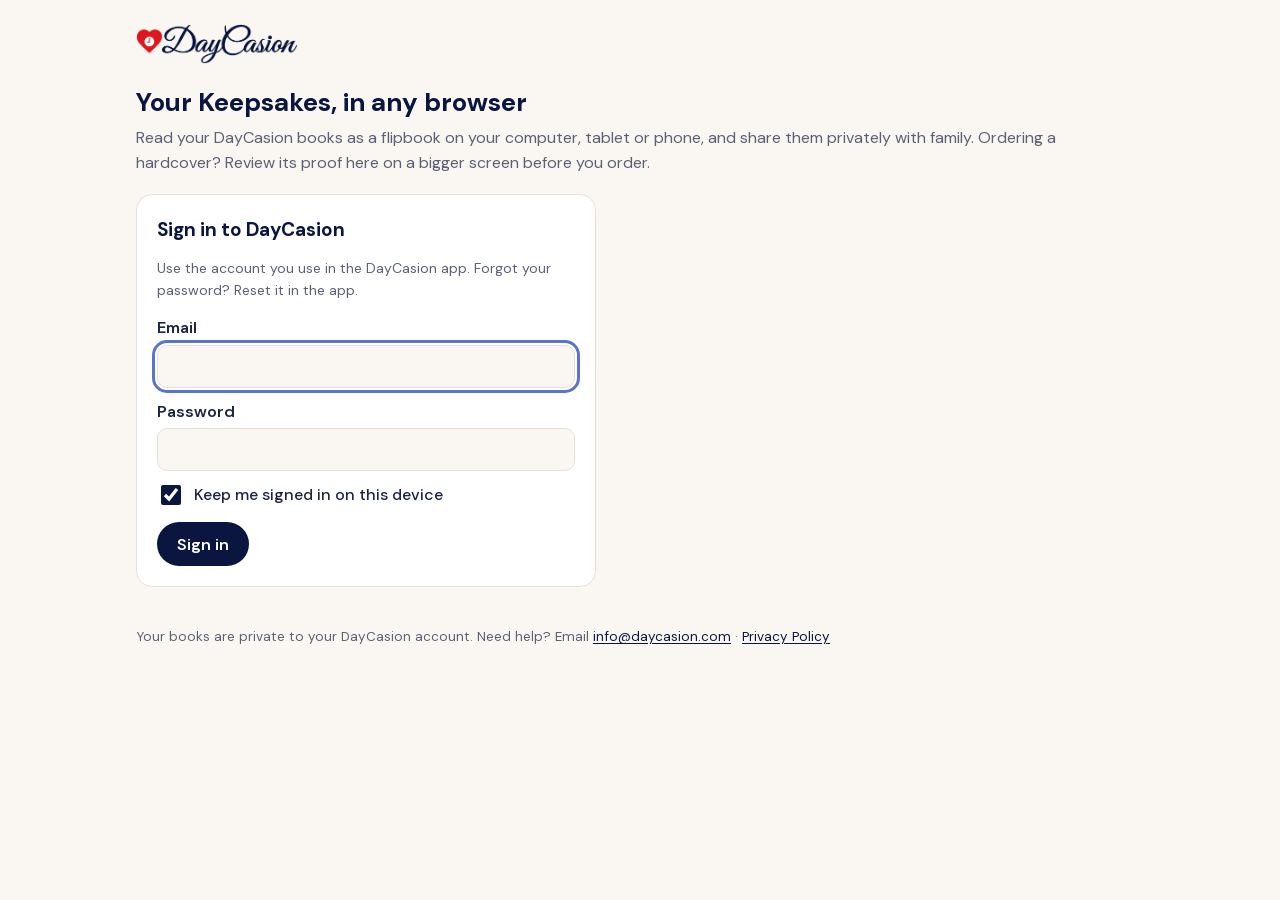
==== index.html @ b4dc2fde "Hardcover proofs: Request a Change redesign (book page, viewer, Your Requested Changes, Submit My Ch" ====
<!doctype html>
<html lang="en" class="dc-guard">
<head>
<meta charset="utf-8">
<meta name="viewport" content="width=device-width, initial-scale=1, viewport-fit=cover">
<meta name="referrer" content="no-referrer">
<meta name="robots" content="noindex, nofollow, noarchive">
<meta name="theme-color" content="#faf7f2" media="(prefers-color-scheme: light)">
<meta name="theme-color" content="#0a1640" media="(prefers-color-scheme: dark)">
<meta http-equiv="Content-Security-Policy" content="default-src 'none'; script-src 'self'; style-src 'self'; connect-src https://zwitjkrmzkvrektahuml.supabase.co; img-src 'self' https://zwitjkrmzkvrektahuml.supabase.co data:; font-src 'self'; base-uri 'none'; form-action 'none'">
<title>My Keepsakes · DayCasion</title>
<link rel="icon" type="image/png" href="images/favicon.png">
<link rel="apple-touch-icon" href="images/favicon.png">
<link rel="stylesheet" href="css/books.css?v=8751c7181c">
</head>
<body>
<div id="app" aria-live="polite"><div class="center"><div class="spinner" role="status" aria-label="Loading"></div></div></div>
<noscript><div class="wrap"><p>This page needs JavaScript to sign in and open your books.</p></div></noscript>
<script src="js/config.js?v=8751c7181c"></script>
<script src="js/flipbook.js?v=8751c7181c"></script>
<script src="js/common.js?v=8751c7181c"></script>
<script src="js/corrections.js?v=8751c7181c"></script>
<script src="js/owner.js?v=8751c7181c"></script>
</body>
</html>
---- css/books.css ----
/* DayCasion Keepsakes on the web (books.daycasion.com): the flipbook reader, the owner's library and sharing.
   DayCasion branding as import.daycasion.com: navy #0A1640, warm cream, DM Sans (self-hosted, SIL OFL). The reader's
   desk and paper colours are the app reader's (#E9E5DE / #15171C desk, #FBF8F3 paper). WCAG AA text contrast. */
@font-face { font-family: "DM Sans"; font-style: normal; font-weight: 400 700; font-display: swap;
  src: url(../fonts/dmsans-latin.woff2) format("woff2");
  unicode-range: U+0000-00FF, U+0131, U+0152-0153, U+02BB-02BC, U+02C6, U+02DA, U+02DC, U+0304, U+0308, U+0329, U+2000-206F, U+20AC, U+2122, U+2191, U+2193, U+2212, U+2215, U+FEFF, U+FFFD; }
@font-face { font-family: "DM Sans"; font-style: normal; font-weight: 400 700; font-display: swap;
  src: url(../fonts/dmsans-latin-ext.woff2) format("woff2");
  unicode-range: U+0100-02BA, U+02BD-02C5, U+02C7-02CC, U+02CE-02D7, U+02DD-02FF, U+0304, U+0308, U+0329, U+1D00-1DBF, U+1E00-1E9F, U+1EF2-1EFF, U+2020, U+20A0-20AB, U+20AD-20C4, U+2113, U+2C60-2C7F, U+A720-A7FF; }
html.dc-guard { display: none !important; } /* shown only as the top window (frame guard in the scripts) */
:root { --bg:#faf7f2; --card:#ffffff; --text:#1b2440; --heading:#0a1640; --muted:#5b6075; --line:#e6e1d8; --accent:#0a1640;
  --accent-text:#ffffff; --accent-hover:#1d2c66; --link:#0a1640; --err:#a94c4c; --ok:#3e6b47; --note:#eef1f8; --note-line:#c8d0e6;
  --focus:#5a73cf; --desk:#e9e5de; --bar:#ffffff; --bar-line:#e6e1d8; --icon:#1b2440; --icon-off:#b9b4ab; --paper:#fbf8f3;
  --chip:#eef1f8; --chip-text:#1d2c66; --danger:#a94c4c; color-scheme: light; }
@media (prefers-color-scheme: dark) { :root { --bg:#0a1640; --card:#12204f; --text:#eef0f7; --heading:#ffffff; --muted:#aeb6d0;
  --line:#2a3a73; --accent:#f4f1ea; --accent-text:#0a1640; --accent-hover:#ffffff; --link:#c7d2f5; --err:#f19a94; --ok:#93d3a0;
  --note:#15255c; --note-line:#33468a; --focus:#8fa6f0; --desk:#15171c; --bar:#1c1f27; --bar-line:#2b2f3a; --icon:#eef0f7;
  --icon-off:#5a6072; --chip:#1e2e6a; --chip-text:#dfe6fb; --danger:#f19a94; color-scheme: dark; } }
* { box-sizing: border-box; }
html, body { margin: 0; height: 100%; }
body { background: var(--bg); color: var(--text); -webkit-text-size-adjust: 100%;
  font: 16px/1.55 "DM Sans", -apple-system, BlinkMacSystemFont, "Segoe UI", Roboto, Helvetica, Arial, sans-serif; }
button, input, select { font-family: inherit; }
a { color: var(--link); text-underline-offset: 2px; }
:focus-visible { outline: 3px solid var(--focus); outline-offset: 2px; }
[hidden] { display: none !important; }
.fb-sr { position: absolute; width: 1px; height: 1px; margin: -1px; overflow: hidden; clip: rect(0 0 0 0); white-space: nowrap; }

/* ------------------------------------------------------------------ reader */
body.reading { overflow: hidden; overscroll-behavior: none; background: var(--desk); }
.fb { position: fixed; inset: 0; display: grid; grid-template-rows: auto 1fr auto; grid-template-columns: minmax(0, 1fr); background: var(--desk);
  padding: env(safe-area-inset-top) env(safe-area-inset-right) env(safe-area-inset-bottom) env(safe-area-inset-left);
  -webkit-user-select: none; user-select: none; -webkit-tap-highlight-color: transparent; }
.fb-bar { display: flex; align-items: center; gap: 2px; min-width: 0; background: var(--bar); color: var(--text); z-index: 3;
  transition: opacity .2s ease; }
.fb-top { padding: 4px 6px; border-bottom: 1px solid var(--bar-line); min-height: 52px; }
.fb-bottom { padding: 2px 4px 6px; border-top: 1px solid var(--bar-line); }
.fb-titles { flex: 1; min-width: 0; padding: 0 6px; }
.fb-title { font-size: 16px; font-weight: 600; margin: 0; color: var(--heading); white-space: nowrap; overflow: hidden; text-overflow: ellipsis; line-height: 1.3; }
.fb-sub { margin: 0; font-size: 12.5px; color: var(--muted); white-space: nowrap; overflow: hidden; text-overflow: ellipsis; line-height: 1.3; }
.fb-icon { appearance: none; border: 0; background: transparent; color: var(--icon); width: 44px; height: 44px; border-radius: 22px;
  display: inline-grid; place-items: center; cursor: pointer; padding: 0; flex: none; }
.fb-icon svg { width: 24px; height: 24px; fill: currentColor; }
.fb-icon:hover:not(:disabled) { background: color-mix(in srgb, var(--icon) 9%, transparent); }
.fb-icon:disabled { color: var(--icon-off); cursor: default; }
.fb-bottom .fb-icon svg { width: 30px; height: 30px; }
.fb-busy { opacity: .5; }
.fb-pill { appearance: none; border: 1px solid var(--line); background: var(--card); color: var(--heading); border-radius: 20px; height: 36px;
  padding: 0 14px 0 10px; display: inline-flex; align-items: center; gap: 6px; font-size: 14px; font-weight: 600; cursor: pointer; margin: 0 4px; flex: none; }
.fb-pill svg { width: 18px; height: 18px; fill: currentColor; }
.fb-brand { display: inline-grid; place-items: center; width: 44px; height: 44px; flex: none; opacity: .9; }
.fb-brand img { width: 30px; height: 30px; }
.fb-mid { flex: 1; min-width: 0; display: flex; flex-direction: column; align-items: stretch; padding: 0 4px; }
.fb-label { text-align: center; font-size: 13px; color: var(--muted); font-weight: 500; }
.fb-slider { width: 100%; margin: 4px 0 2px; accent-color: var(--accent); height: 22px; }
.fb-stage { position: relative; overflow: hidden; touch-action: none; outline: none; cursor: default; }
.fb-stage:focus-visible { outline: 3px solid var(--focus); outline-offset: -3px; }
.fb-zoom { position: absolute; inset: 0; display: flex; align-items: center; justify-content: center; transform-origin: 0 0; }
.fb-zoomed .fb-stage { cursor: grab; }
.fb-book { position: relative; flex: none; }
.fb-row { display: flex; }
.fb-page { position: relative; background: var(--paper); overflow: hidden; flex: none; box-shadow: 0 3px 10px rgba(0,0,0,.18); }
.fb-page.fb-l { border-radius: 3px 0 0 3px; } .fb-page.fb-r { border-radius: 0 3px 3px 0; } .fb-page.fb-s { border-radius: 3px; }
.fb-page.fb-blank { background: transparent; box-shadow: none; }
.fb-leaf { position: absolute; top: 0; left: 0; z-index: 2; will-change: transform; backface-visibility: hidden; -webkit-backface-visibility: hidden; }
.fb-img { position: absolute; inset: 0; }
.fb-img img { width: 100%; height: 100%; object-fit: cover; display: block; -webkit-user-drag: none; pointer-events: none; }
.fb-loading::after { content: ""; position: absolute; left: 50%; top: 50%; width: 26px; height: 26px; margin: -13px; border-radius: 50%;
  border: 2.5px solid rgba(10,22,64,.18); border-top-color: rgba(10,22,64,.7); animation: fb-spin .9s linear infinite; }
@keyframes fb-spin { to { transform: rotate(360deg); } }
.fb-gutter { position: absolute; inset: 0; pointer-events: none; }
.fb-gl { background: linear-gradient(to right, rgba(0,0,0,.16), rgba(0,0,0,0) 7%); }
.fb-gr { background: linear-gradient(to left, rgba(0,0,0,.16), rgba(0,0,0,0) 7%); }
.fb-gl.fb-soft { background: linear-gradient(to right, rgba(0,0,0,.10), rgba(0,0,0,0) 7%); }
.fb-shade { position: absolute; inset: 0; background: #000; opacity: 0; pointer-events: none; }
.fb-leafshade { position: absolute; inset: 0; opacity: 0; pointer-events: none; }
.fb-problem { position: absolute; inset: 0; display: grid; place-content: center; text-align: center; color: rgba(0,0,0,.7); background: var(--paper); font-size: 14px; }
.fb-problem p { margin: 0 0 4px; }
.fb-link { appearance: none; border: 0; background: none; color: #0a1640; font-weight: 700; font-size: 15px; cursor: pointer; padding: 8px 10px; text-decoration: underline; text-underline-offset: 3px; }
.fb-toast { position: absolute; left: 50%; bottom: calc(84px + env(safe-area-inset-bottom)); transform: translate(-50%, 20px); opacity: 0; pointer-events: none;
  background: #1b2440; color: #fff; border-radius: 12px; padding: 10px 16px; font-size: 14px; display: flex; gap: 6px; align-items: center;
  max-width: min(92vw, 520px); transition: opacity .2s, transform .2s; z-index: 5; box-shadow: 0 6px 24px rgba(0,0,0,.25); }
.fb-toast.fb-show { opacity: 1; transform: translate(-50%, 0); pointer-events: auto; }
.fb-toast .fb-link { color: #c7d2f5; padding: 4px 6px; }
/* landscape phones: the pages get the full height; the bars float over them and hide (tap the middle to show) */
.fb-compact-mode { grid-template-rows: minmax(0, 1fr); }
.fb-compact-mode .fb-stage { grid-row: 1; grid-column: 1; }
.fb-compact-mode .fb-bar { position: absolute; left: env(safe-area-inset-left); right: env(safe-area-inset-right); }
.fb-compact-mode .fb-top { top: env(safe-area-inset-top); min-height: 44px; padding: 0 4px; }
.fb-compact-mode .fb-bottom { bottom: env(safe-area-inset-bottom); }
.fb-compact-mode .fb-toast { bottom: calc(70px + env(safe-area-inset-bottom)); }
.fb-hidden .fb-bar { opacity: 0; pointer-events: none; }
/* contents sheet */
.fb-sheet { border: 0; padding: 0; border-radius: 20px; width: min(520px, calc(100vw - 24px)); max-height: min(70vh, 640px); background: var(--card); color: var(--text);
  box-shadow: 0 18px 60px rgba(0,0,0,.35); }
.fb-sheet::backdrop { background: rgba(10,22,64,.45); }
.fb-sheet-head { display: flex; align-items: center; justify-content: space-between; padding: 10px 8px 4px 22px; position: sticky; top: 0; background: var(--card); }
.fb-sheet-head h2 { margin: 0; font-size: 20px; color: var(--heading); }
.fb-toc { list-style: none; margin: 0; padding: 0 0 12px; }
.fb-toc button { appearance: none; width: 100%; border: 0; background: none; color: var(--text); display: flex; justify-content: space-between; gap: 12px;
  padding: 12px 22px; font-size: 16px; text-align: left; cursor: pointer; }
.fb-toc button:hover { background: var(--note); }
.fb-toc .fb-here { font-weight: 700; background: var(--note); }
.fb-num { color: var(--muted); font-variant-numeric: tabular-nums; }
@media (max-width: 380px) { .fb-top .fb-icon, .fb-brand { width: 40px; height: 40px; } .fb-titles { padding: 0 2px; } }
@media (prefers-reduced-motion: reduce) { .fb-bar, .fb-toast { transition: none; } .fb-loading::after { animation: none; } }

/* ------------------------------------------------------------------ owner pages (sign in, library, sharing) */
.wrap { max-width: 1040px; margin: 0 auto; padding: calc(24px + env(safe-area-inset-top)) 16px 64px; }
.head { display: flex; align-items: center; justify-content: space-between; gap: 12px; flex-wrap: wrap; margin-bottom: 8px; }
.brandlogo { display: block; line-height: 0; }
.brandlogo img { height: 40px; width: auto; }
.who { color: var(--muted); font-size: 14px; display: flex; gap: 10px; align-items: center; flex-wrap: wrap; }
h1.page { font-size: 26px; margin: 18px 0 4px; color: var(--heading); }
.lede { margin: 0 0 18px; color: var(--muted); }
.card { background: var(--card); border: 1px solid var(--line); border-radius: 16px; padding: 20px; margin: 16px 0; }
.card.narrow { max-width: 460px; }
.card h2 { font-size: 19px; margin: 0 0 8px; color: var(--heading); }
.muted { color: var(--muted); } .small { font-size: 14px; } .err { color: var(--err); } .ok { color: var(--ok); }
label { display: block; font-weight: 600; margin: 12px 0 4px; }
label.check { display: flex; gap: 10px; align-items: flex-start; font-weight: 500; }
label.check input { width: 20px; height: 20px; margin-top: 2px; accent-color: var(--accent); flex: none; }
input[type=email], input[type=password], input[type=text], input[type=date], select { width: 100%; padding: 10px 12px; font-size: 16px; border-radius: 10px;
  border: 1px solid var(--line); background: var(--bg); color: var(--text); }
.btn { display: inline-flex; align-items: center; justify-content: center; gap: 6px; border: 0; border-radius: 24px; padding: 11px 20px; font-size: 16px;
  font-weight: 600; cursor: pointer; background: var(--accent); color: var(--accent-text); text-decoration: none; min-height: 44px; }
.btn:hover { background: var(--accent-hover); }
.btn.secondary { background: transparent; color: var(--link); border: 1px solid var(--line); }
.btn.secondary:hover { background: var(--note); }
.btn.danger { background: transparent; color: var(--danger); border: 1px solid var(--line); }
.btn.small { padding: 7px 14px; font-size: 14px; min-height: 36px; }
.btn:disabled { opacity: .55; cursor: default; }
.btn svg { width: 18px; height: 18px; fill: currentColor; }
.textlink { appearance: none; background: none; border: 0; color: var(--link); text-decoration: underline; text-underline-offset: 3px; cursor: pointer; font-size: 15px; padding: 6px 2px; }
.actions { display: flex; gap: 10px; flex-wrap: wrap; align-items: center; margin-top: 14px; }
.books { display: grid; grid-template-columns: repeat(auto-fill, minmax(230px, 1fr)); gap: 18px; margin-top: 8px; }
.bookcard { background: var(--card); border: 1px solid var(--line); border-radius: 18px; overflow: hidden; display: flex; flex-direction: column; }
.cover { position: relative; aspect-ratio: 4 / 3; background: var(--desk); overflow: hidden; border: 0; padding: 0; cursor: pointer; width: 100%; display: block; }
.cover:disabled { cursor: default; }
.cover img { position: absolute; top: 7%; height: 86%; left: 50%; transform: translateX(-50%); width: auto; aspect-ratio: .8; object-fit: cover;
  box-shadow: 0 4px 14px rgba(0,0,0,.22); border-radius: 2px; background: var(--paper); }
.bookcard .body { padding: 14px 16px 16px; display: flex; flex-direction: column; gap: 4px; flex: 1; }
.bookcard h2 { margin: 0; font-size: 17px; color: var(--heading); }
.bookcard .meta { font-size: 13.5px; color: var(--muted); }
.bookcard .actions { margin-top: auto; padding-top: 10px; }
.status { font-size: 13.5px; font-weight: 600; }
footer.site { margin-top: 40px; color: var(--muted); font-size: 13.5px; }
/* sharing dialog */
.dlg { border: 0; padding: 0; border-radius: 20px; width: min(560px, calc(100vw - 20px)); max-height: calc(100dvh - 24px); background: var(--card); color: var(--text);
  box-shadow: 0 18px 60px rgba(0,0,0,.35); }
.dlg::backdrop { background: rgba(10,22,64,.45); }
.dlg .inner { padding: 6px 20px 20px; }
.dlg .dhead { display: flex; align-items: center; justify-content: space-between; gap: 8px; padding: 12px 8px 0 20px; position: sticky; top: 0; background: var(--card); z-index: 1; }
.dlg .dhead h2 { margin: 0; font-size: 20px; color: var(--heading); }
.dlg .fb-icon { color: var(--text); }
.note { background: var(--note); border: 1px solid var(--note-line); border-radius: 12px; padding: 12px 14px; margin: 12px 0; font-size: 14.5px; }
.linkbox { display: flex; gap: 8px; align-items: stretch; margin-top: 8px; }
.linkbox input { font-family: ui-monospace, SFMono-Regular, Menlo, monospace; font-size: 13px; }
.links { list-style: none; margin: 8px 0 0; padding: 0; }
.links li { border-top: 1px solid var(--line); padding: 12px 0; display: grid; grid-template-columns: 1fr auto; gap: 4px 10px; align-items: center; }
.links .lname { font-weight: 600; }
.links .lmeta { grid-column: 1 / -1; font-size: 13.5px; color: var(--muted); }
.links .lact { grid-column: 1 / -1; display: flex; gap: 8px; flex-wrap: wrap; }
.chip { display: inline-block; font-size: 12.5px; font-weight: 700; border-radius: 10px; padding: 2px 9px; background: var(--chip); color: var(--chip-text); }
.chip.off { background: transparent; color: var(--muted); border: 1px solid var(--line); }
.row2 { display: grid; grid-template-columns: 1fr 1fr; gap: 10px; }
@media (max-width: 480px) { .row2 { grid-template-columns: 1fr; } h1.page { font-size: 23px; } }
/* guest landing and messages */
.center { min-height: 100dvh; display: grid; place-items: center; padding: 24px 16px; }
.msg { max-width: 440px; text-align: left; }
.msg img.mark { width: 44px; height: 44px; border-radius: 10px; }
.spinner { width: 34px; height: 34px; border-radius: 50%; border: 3px solid var(--line); border-top-color: var(--accent); animation: fb-spin .9s linear infinite; margin: 0 auto 12px; }
/* hardcover proof review (owner only, before ordering in the app) */
.fb-page.fb-endpaper { background: var(--paper); } /* the inside of the cover: plain paper */
.fb-endnote { position: absolute; left: 0; right: 0; bottom: 6%; text-align: center; font-size: 12px; color: rgba(0,0,0,.38); letter-spacing: .04em; }
.backlink { display: inline-flex; align-items: center; gap: 4px; margin: 14px 0 -6px; padding: 8px 10px 8px 4px; min-height: 44px; font-weight: 600; text-decoration: none; color: var(--link); }
.backlink svg { width: 22px; height: 22px; fill: currentColor; }
.backlink:hover span { text-decoration: underline; text-underline-offset: 3px; }
.status-line { margin: -6px 0 6px; display: flex; flex-wrap: wrap; gap: 6px; align-items: center; }
.proof-grid { display: grid; grid-template-columns: minmax(260px, 380px) minmax(0, 1fr); gap: 0 18px; align-items: start; }
.proof-grid .card { margin: 16px 0 0; }
@media (max-width: 760px) { .proof-grid { grid-template-columns: minmax(0, 1fr); } }
.proof-figure { position: relative; margin: 6px auto 4px; max-width: 320px; aspect-ratio: 594 / 738; background: var(--desk); border-radius: 3px;
  box-shadow: 0 6px 22px rgba(0,0,0,.22); overflow: hidden; }
.proof-cover { display: block; width: 100%; height: 100%; object-fit: cover; }
.proof-busy { position: absolute; inset: 0; display: grid; place-content: center; text-align: center; background: rgba(10,22,64,.55); color: #fff; padding: 16px; }
.proof-busy p { margin: 0; font-weight: 600; }
.proof-busy .spinner { border-color: rgba(255,255,255,.35); border-top-color: #fff; }
.quality { margin: 10px 0 2px; font-size: 14.5px; }
.quality.soft { color: var(--muted); }
.quality.blurry { color: var(--err); }
.quality.good { color: var(--ok); }
.ready-to-order { border-color: var(--note-line); background: var(--note); }
.tiny { font-size: 12.5px; }
.dlg.wide { width: min(860px, calc(100vw - 20px)); }
.photo-grid { display: grid; grid-template-columns: repeat(auto-fill, minmax(140px, 1fr)); gap: 12px; }
.photo-tile { appearance: none; border: 2px solid transparent; background: var(--card); border-radius: 12px; padding: 4px; text-align: left; cursor: pointer;
  display: flex; flex-direction: column; gap: 3px; color: var(--text); font: inherit; }
.photo-tile:hover:not(:disabled) { border-color: var(--line); background: var(--note); }
.photo-tile:disabled { cursor: default; }
.photo-tile.current { border-color: var(--accent); }
.photo-tile .ph { display: block; aspect-ratio: 1; background: var(--desk); border-radius: 8px; overflow: hidden; }
.photo-tile .ph img { width: 100%; height: 100%; object-fit: cover; display: block; }
.photo-tile .quality { margin: 2px 2px 0; font-size: 13px; font-weight: 600; }
.photo-tile .tiny { margin: 0 2px 2px; white-space: nowrap; overflow: hidden; text-overflow: ellipsis; }
/* requesting changes to a hardcover proof (corrections.js): the book's page, Request a Change in the viewer, the summary */
.fb-change { appearance: none; border: 0; background: var(--accent); color: var(--accent-text); border-radius: 22px; height: 40px;
  padding: 0 16px 0 12px; display: inline-flex; align-items: center; gap: 7px; font: inherit; font-size: 14.5px; font-weight: 700; cursor: pointer;
  margin: 0 6px; flex: none; box-shadow: 0 1px 3px rgba(0,0,0,.18); }
.fb-change:hover { background: var(--accent-hover); }
.fb-change svg { width: 18px; height: 18px; fill: currentColor; }
.fb-change .short { display: none; }
.fb-count { min-width: 20px; height: 20px; border-radius: 10px; padding: 0 6px; display: inline-grid; place-items: center; font-size: 12px;
  background: var(--accent-text); color: var(--accent); margin-left: 2px; }
@media (max-width: 520px) { .fb-change { padding: 0 12px 0 10px; margin: 0 2px; font-size: 14px; } .fb-top .fb-sub { display: none; } }
@media (max-width: 359px) { .fb-change .long { display: none; } .fb-change .short { display: inline; } }
.fb-tip { position: absolute; left: 50%; bottom: calc(86px + env(safe-area-inset-bottom)); transform: translateX(-50%); z-index: 5;
  width: min(460px, calc(100% - 24px)); background: var(--card); color: var(--text); border: 1px solid var(--note-line); border-radius: 16px;
  box-shadow: 0 10px 34px rgba(0,0,0,.28); padding: 14px 16px; display: flex; gap: 12px; align-items: flex-end; }
.fb-tip p { margin: 0; font-size: 14.5px; line-height: 1.45; }
.fb-tip .btn { flex: none; }
@media (max-width: 420px) { .fb-tip { flex-direction: column; align-items: stretch; } }

.card.welcome { border-color: var(--note-line); }
.card.welcome h2 { font-size: 22px; }
.card.welcome > p { margin: 0 0 10px; }
.steps { list-style: none; counter-reset: step; margin: 16px 0; padding: 0; display: grid; grid-template-columns: repeat(4, minmax(0, 1fr)); gap: 10px; }
.steps li { counter-increment: step; display: flex; flex-direction: column; gap: 2px; font-size: 14px; color: var(--muted); padding-top: 34px; position: relative; }
.steps li::before { content: counter(step); position: absolute; top: 0; left: 0; width: 26px; height: 26px; border-radius: 13px; display: grid; place-items: center;
  background: var(--chip); color: var(--chip-text); font-weight: 700; font-size: 13.5px; }
.steps strong { color: var(--heading); font-size: 14.5px; }
@media (max-width: 1000px) { .steps { grid-template-columns: repeat(2, minmax(0, 1fr)); } }
.kinds { display: grid; grid-template-columns: 1fr 1fr; gap: 10px; margin: 4px 0 0; }
.kind { border-radius: 12px; padding: 12px 14px; background: var(--note); border: 1px solid var(--note-line); }
.kind.assist { background: transparent; }
.kind h3 { margin: 0 0 4px; font-size: 15px; color: var(--heading); }
.kind p { margin: 0; font-size: 14px; color: var(--muted); }
@media (max-width: 560px) { .kinds { grid-template-columns: 1fr; } .steps { grid-template-columns: 1fr; } .steps li { padding: 2px 0 0 36px; } }
.kindtag { display: inline-block; font-size: 12px; font-weight: 700; border-radius: 9px; padding: 2px 8px; white-space: nowrap; vertical-align: middle; }
.kindtag.auto { background: var(--chip); color: var(--chip-text); }
.kindtag.assist { background: transparent; color: var(--heading); border: 1px solid var(--note-line); }
.legend { display: flex; flex-wrap: wrap; gap: 6px 16px; font-size: 13.5px; color: var(--muted); margin: 2px 0 6px; }
.lead-in { margin: 4px 0 10px; }
h3.sub { font-size: 15px; margin: 18px 0 8px; color: var(--heading); }
.dlg.change .inner { padding-top: 2px; }
.choices { display: grid; gap: 8px; }
.choices.scroll { max-height: 46dvh; overflow: auto; margin-top: 10px; }
.choice { appearance: none; text-align: left; border: 1px solid var(--line); background: var(--card); color: var(--text); border-radius: 12px;
  padding: 11px 14px; min-height: 52px; cursor: pointer; font: inherit; display: flex; flex-direction: column; gap: 3px; }
.choice:hover:not(:disabled) { background: var(--note); border-color: var(--note-line); }
.choice:disabled { cursor: default; opacity: .6; }
.choice .ctop { display: flex; justify-content: space-between; align-items: center; gap: 10px; }
.choice .ctitle { font-weight: 600; color: var(--heading); }
.choice .csub { font-size: 13.5px; color: var(--muted); }
.crop-grid { display: grid; grid-template-columns: repeat(auto-fill, minmax(150px, 1fr)); gap: 12px; }
.crop-tile { appearance: none; border: 2px solid var(--line); background: var(--card); border-radius: 12px; padding: 6px; cursor: pointer; font: inherit;
  color: var(--text); display: flex; flex-direction: column; gap: 6px; align-items: stretch; text-align: left; }
.crop-tile:hover { border-color: var(--accent); }
.crop-tile .tiny { white-space: nowrap; overflow: hidden; text-overflow: ellipsis; }
.pcrop { display: block; width: 100%; max-height: 170px; background-color: var(--desk); background-repeat: no-repeat; border-radius: 6px; }
.crop-tile.turn { align-items: center; text-align: center; }
.turnbox { display: grid; place-items: center; width: 100%; height: 150px; overflow: hidden; }
.turnbox .pcrop { width: auto; height: 104px; max-height: none; transition: transform .2s ease; }
.photo-head { display: grid; grid-template-columns: 160px 1fr; gap: 12px; align-items: center; margin: 6px 0 14px; }
@media (max-width: 480px) { .photo-head { grid-template-columns: 1fr; } }
.seg { display: inline-flex; border: 1px solid var(--line); border-radius: 22px; overflow: hidden; margin: 6px 0 4px; }
.seg button { appearance: none; border: 0; background: transparent; color: var(--text); padding: 9px 16px; min-height: 40px; font: inherit; font-weight: 600; cursor: pointer; }
.seg button.on { background: var(--accent); color: var(--accent-text); }
textarea { width: 100%; padding: 10px 12px; font: inherit; font-size: 16px; border-radius: 10px; border: 1px solid var(--line); background: var(--bg); color: var(--text); resize: vertical; }
#story-text { min-height: 180px; line-height: 1.6; font-family: Georgia, "Times New Roman", serif; }
.counter { text-align: right; margin-top: 4px; }
.meter { height: 6px; border-radius: 3px; background: var(--line); overflow: hidden; margin: 10px 0 4px; }
.meter span { display: block; height: 100%; width: 0; background: var(--accent); transition: width .15s ease; }
.meter.over span { background: var(--err); }
.count { margin: 2px 0 8px; }
details.original { margin: 6px 0 4px; }
details.original summary { cursor: pointer; font-weight: 600; color: var(--link); min-height: 36px; display: flex; align-items: center; }
.orig-title { font-weight: 700; margin: 6px 0 4px; }
.orig-body { white-space: pre-wrap; font-family: Georgia, "Times New Roman", serif; font-size: 15px; line-height: 1.55; max-height: 240px; overflow: auto;
  background: var(--note); border-radius: 10px; padding: 10px 12px; }

.card.requested .reqhead { display: flex; justify-content: space-between; align-items: baseline; gap: 10px; flex-wrap: wrap; }
.card.requested .reqhead h2 { margin: 0; }
.counter-big { font-weight: 700; color: var(--heading); font-variant-numeric: tabular-nums; }
.req-list, .result-list { list-style: none; margin: 10px 0 4px; padding: 0; }
.req-list li { display: grid; grid-template-columns: 1fr auto; gap: 10px; align-items: start; border-top: 1px solid var(--line); padding: 10px 0; }
.req-list li:first-child { border-top: 0; }
.req-list .what, .result-list .what { display: flex; flex-direction: column; gap: 2px; min-width: 0; align-items: flex-start; }
.where { font-size: 13px; color: var(--muted); font-weight: 600; }
.req { font-weight: 600; color: var(--heading); }
.rowact { display: flex; gap: 4px; }
.textlink.danger { color: var(--danger); }
.quote { font-style: italic; overflow-wrap: anywhere; }
.bookdetails { border-top: 1px solid var(--line); margin-top: 12px; padding-top: 12px; }
.bookdetails h3 { margin: 0 0 2px; font-size: 15px; color: var(--heading); }
.bookdetails p { margin: 0 0 8px; }
.submitbox { border-top: 1px solid var(--line); margin-top: 14px; padding-top: 12px; }
.submitbox p { margin: 0; }
.sumlist, ol.next { padding-left: 20px; }
.sumlist li, ol.next li { margin: 6px 0; }
.result-list li { display: grid; grid-template-columns: 28px 1fr; gap: 8px; padding: 9px 0; border-top: 1px solid var(--line); align-items: start; }
.result-list li:first-child { border-top: 0; }
.result-list li.assist { grid-template-columns: auto 1fr; }
.result-list .mark { width: 24px; height: 24px; border-radius: 12px; display: grid; place-items: center; font-weight: 700; font-size: 14px;
  background: var(--chip); color: var(--chip-text); }
.result-list li.applied .mark { background: var(--ok); color: var(--bg); }
.result-list li.not_applied .mark { background: var(--err); color: var(--bg); }
.reply { margin-top: 4px; padding: 6px 10px; border-left: 3px solid var(--note-line); background: var(--note); border-radius: 0 8px 8px 0; }
.card.requested.done .note ul { margin: 6px 0 0; padding-left: 18px; }
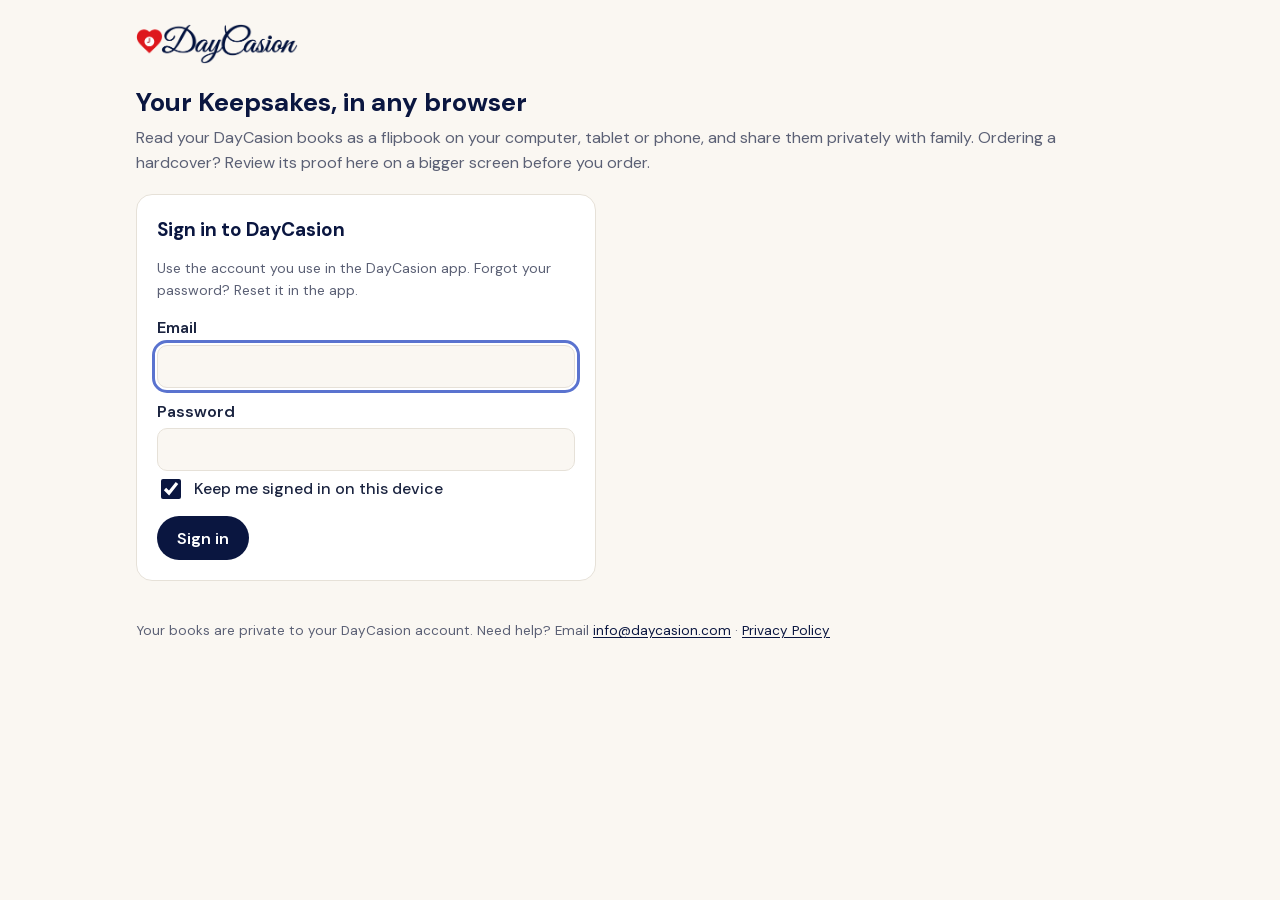
==== commit 1633597b: "books.daycasion.com: staff workspace for hardcover corrections (DayCasion staff only; server-enforce" ====
--- a/index.html
+++ b/index.html
@@ -11,15 +11,16 @@
 <title>My Keepsakes · DayCasion</title>
 <link rel="icon" type="image/png" href="images/favicon.png">
 <link rel="apple-touch-icon" href="images/favicon.png">
-<link rel="stylesheet" href="css/books.css?v=8751c7181c">
+<link rel="stylesheet" href="css/books.css?v=7c36afac42">
 </head>
 <body>
 <div id="app" aria-live="polite"><div class="center"><div class="spinner" role="status" aria-label="Loading"></div></div></div>
 <noscript><div class="wrap"><p>This page needs JavaScript to sign in and open your books.</p></div></noscript>
-<script src="js/config.js?v=8751c7181c"></script>
-<script src="js/flipbook.js?v=8751c7181c"></script>
-<script src="js/common.js?v=8751c7181c"></script>
-<script src="js/corrections.js?v=8751c7181c"></script>
-<script src="js/owner.js?v=8751c7181c"></script>
+<script src="js/config.js?v=7c36afac42"></script>
+<script src="js/flipbook.js?v=7c36afac42"></script>
+<script src="js/common.js?v=7c36afac42"></script>
+<script src="js/corrections.js?v=7c36afac42"></script>
+<script src="js/staff.js?v=7c36afac42"></script>
+<script src="js/owner.js?v=7c36afac42"></script>
 </body>
 </html>
--- a/css/books.css
+++ b/css/books.css
@@ -307,3 +307,47 @@
 .result-list li.not_applied .mark { background: var(--err); color: var(--bg); }
 .reply { margin-top: 4px; padding: 6px 10px; border-left: 3px solid var(--note-line); background: var(--note); border-radius: 0 8px 8px 0; }
 .card.requested.done .note ul { margin: 6px 0 0; padding-left: 18px; }
+
+/* ---- the staff workspace (staff.js: hardcover corrections by DayCasion staff) ---- */
+.backline { margin: 0 0 12px; }
+.reqbooks { list-style: none; padding: 0; margin: 12px 0 0; display: grid; gap: 8px; }
+.reqbook { display: grid; gap: 2px; padding: 12px 14px; border: 1px solid var(--line); border-radius: 12px; text-decoration: none; color: var(--text); background: var(--card); }
+.reqbook:hover { border-color: var(--accent); }
+.reqbook .rtitle { font-weight: 700; color: var(--heading); }
+.req-list li.req { display: block; }
+.req-list .rhead { display: flex; flex-wrap: wrap; align-items: center; gap: 8px; }
+.req-list .tags { display: flex; flex-wrap: wrap; gap: 6px; align-items: flex-start; justify-content: flex-end; }
+.stag { display: inline-block; font-size: 12px; font-weight: 700; padding: 2px 8px; border-radius: 999px; background: var(--chip); color: var(--chip-text); }
+.stag.applied, .stag.resolved, .stag.d-published, .stag.d-ready { background: color-mix(in srgb, var(--ok) 18%, transparent); color: var(--ok); }
+.stag.not_applied, .stag.d-failed { background: color-mix(in srgb, var(--err) 16%, transparent); color: var(--err); }
+.stag.staff { background: var(--accent); color: var(--accent-text); }
+.field { display: grid; gap: 4px; margin: 10px 0; }
+.field .flabel { font-weight: 600; font-size: 14px; }
+.field input[type=text], .field textarea, .field select { width: 100%; box-sizing: border-box; font: inherit; padding: 8px 10px; border: 1px solid var(--line); border-radius: 8px; background: var(--card); color: var(--text); }
+.field textarea { resize: vertical; }
+.dlg.staff textarea#st-body { font-family: Georgia, serif; min-height: 240px; }
+.radios { display: grid; gap: 6px; margin: 8px 0; }
+.check { display: flex; align-items: flex-start; gap: 6px; margin: 6px 0; }
+.reqpick { border: 1px solid var(--line); border-radius: 10px; padding: 8px 12px; margin: 10px 0; }
+.review { border-top: 1px solid var(--line); margin-top: 14px; padding-top: 6px; }
+.review h3 { margin: 14px 0 6px; font-size: 16px; }
+.checks { list-style: none; padding: 0; margin: 0; display: grid; gap: 4px; }
+.checks li { padding-left: 22px; position: relative; }
+.checks li::before { position: absolute; left: 0; top: 0; font-weight: 700; }
+.checks li.good::before { content: '✓'; color: var(--ok); }
+.checks li.bad::before { content: '✕'; color: var(--err); }
+.checks li.warn::before { content: '!'; color: var(--err); }
+.warnbox { padding: 10px 12px; border-radius: 10px; background: var(--note); border: 1px solid var(--note-line); }
+.ok { color: var(--ok); font-weight: 600; }
+.pre { white-space: pre-wrap; }
+.spinner.small { width: 16px; height: 16px; display: inline-block; vertical-align: middle; border-width: 2px; margin: 0 6px 0 0; }
+.history { list-style: none; padding: 0; margin: 8px 0 0; display: grid; gap: 4px; font-size: 14px; }
+.focus-pick { position: relative; display: inline-block; max-width: 100%; cursor: crosshair; line-height: 0; }
+.focus-pick .fimg { max-width: 100%; max-height: 50vh; border-radius: 6px; }
+.focus-pick .fdot { position: absolute; width: 18px; height: 18px; margin: -9px 0 0 -9px; border-radius: 50%; border: 3px solid #fff; box-shadow: 0 0 0 2px #0a1640; pointer-events: none; }
+.dlg.compare .cmp { margin: 14px 0; }
+.cmp-pair { display: grid; grid-template-columns: 1fr 1fr; gap: 10px; }
+.cmp-pair figure { margin: 0; }
+.cmp-pair figcaption { font-size: 13px; color: var(--muted); margin-bottom: 4px; }
+.cmp-pair img { width: 100%; height: auto; border: 1px solid var(--line); border-radius: 4px; background: #fff; }
+@media (max-width: 640px) { .cmp-pair { grid-template-columns: 1fr; } }
